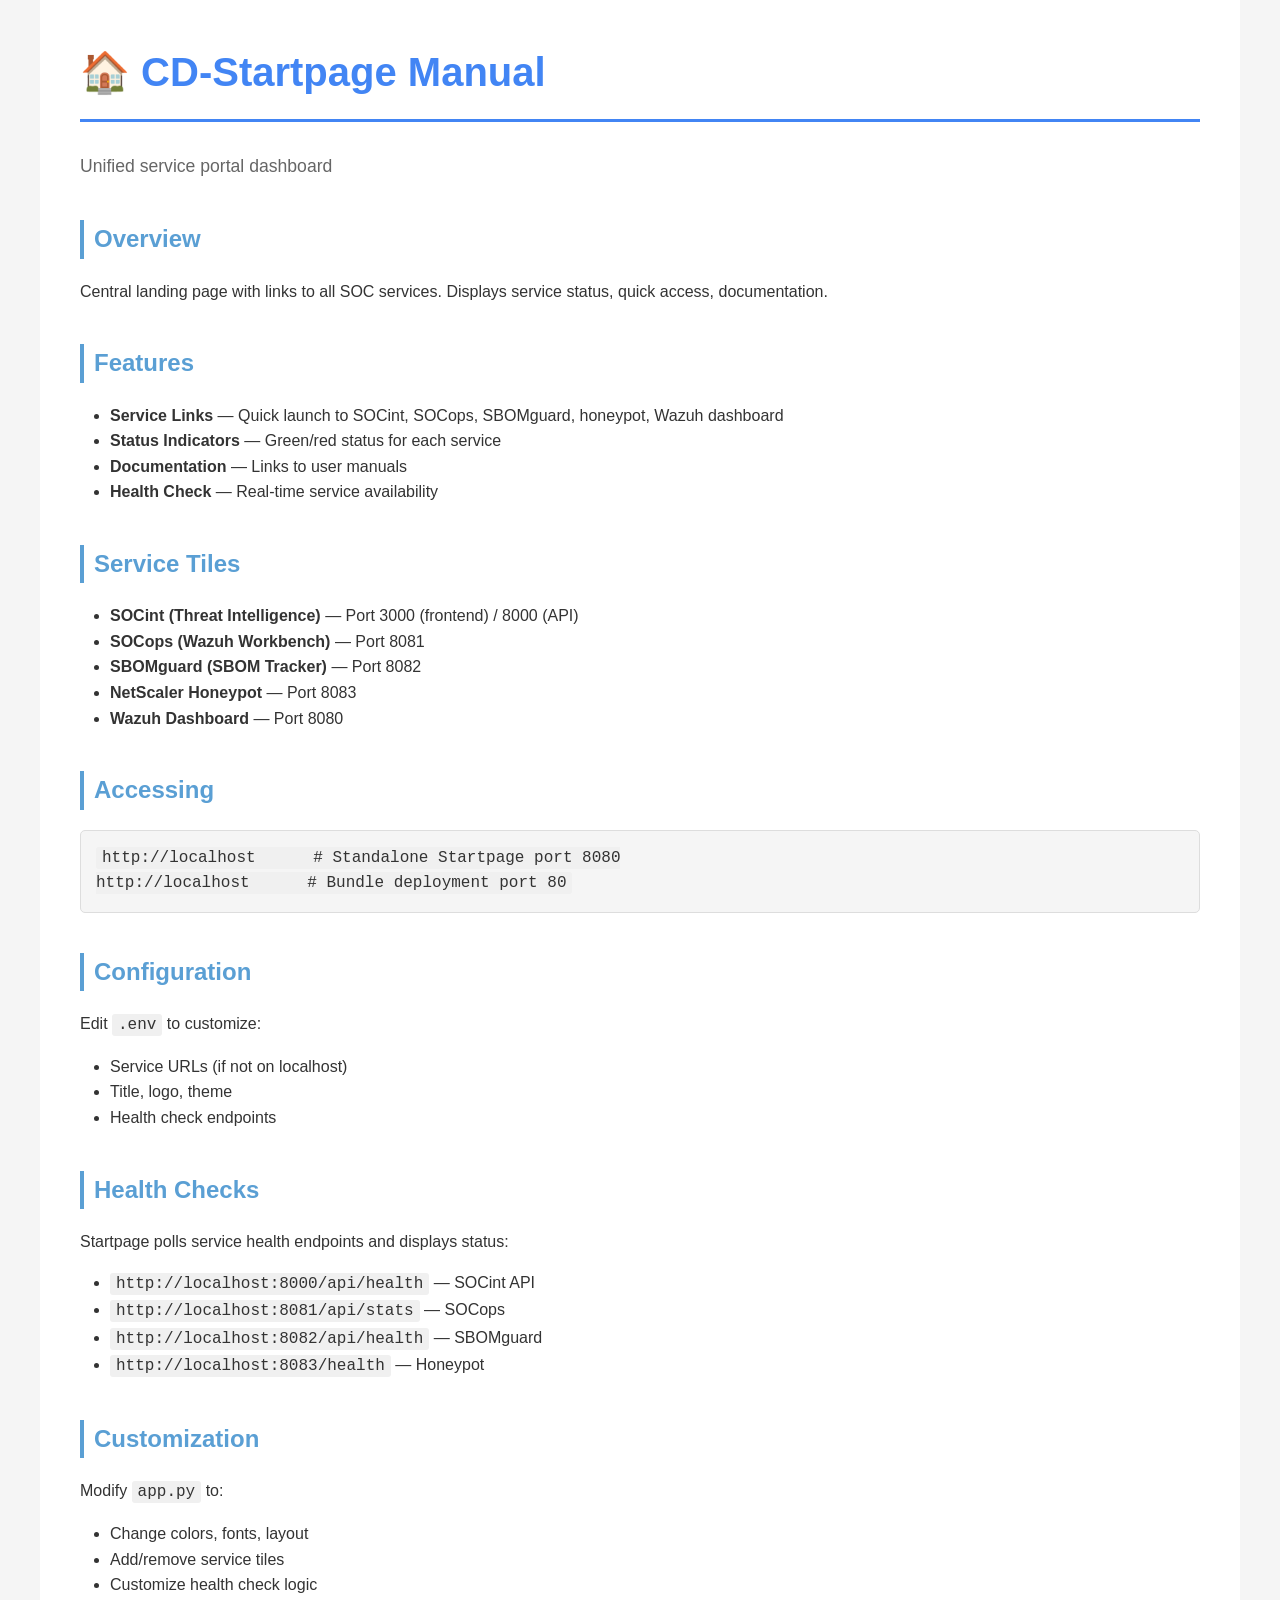
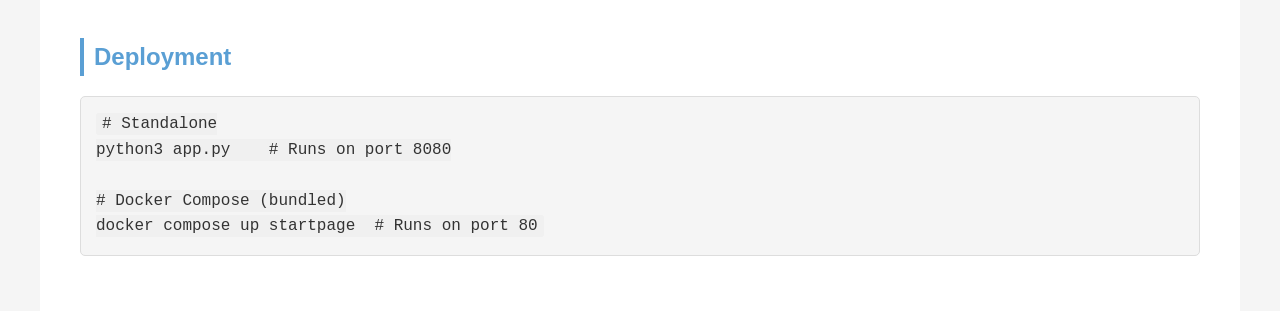
==== STARTPAGE_MANUAL.html @ 47e884a8 "chore: initial independent repo (extracted from CTI monorepo)" ====
<!DOCTYPE html>
<html lang="en">
<head>
    <meta charset="UTF-8">
    <meta name="viewport" content="width=device-width, initial-scale=1.0">
    <title>CD-Startpage Manual</title>
    <style>
        * { margin: 0; padding: 0; box-sizing: border-box; }
        body { font-family: 'Segoe UI', Tahoma, Geneva, Verdana, sans-serif; line-height: 1.6; color: #333; background: #f5f5f5; }
        .container { max-width: 1200px; margin: 0 auto; background: white; padding: 40px; }
        h1 { color: #4285f4; border-bottom: 3px solid #4285f4; padding-bottom: 15px; margin-bottom: 30px; font-size: 2.5em; }
        h2 { color: #5a9fd4; margin-top: 40px; margin-bottom: 20px; padding-left: 10px; border-left: 4px solid #5a9fd4; }
        p { margin-bottom: 15px; }
        ul { margin-left: 30px; margin-bottom: 15px; }
        code { background: #f0f0f0; padding: 2px 6px; border-radius: 3px; font-family: 'Courier New', monospace; }
        pre { background: #f5f5f5; border: 1px solid #ddd; border-radius: 5px; padding: 15px; overflow-x: auto; margin-bottom: 15px; }
    </style>
</head>
<body>
<div class="container">

<h1>🏠 CD-Startpage Manual</h1>
<p style="font-size: 1.1em; color: #666; margin-bottom: 30px;">Unified service portal dashboard</p>

<h2>Overview</h2>
<p>Central landing page with links to all SOC services. Displays service status, quick access, documentation.</p>

<h2>Features</h2>
<ul>
    <li><strong>Service Links</strong> — Quick launch to SOCint, SOCops, SBOMguard, honeypot, Wazuh dashboard</li>
    <li><strong>Status Indicators</strong> — Green/red status for each service</li>
    <li><strong>Documentation</strong> — Links to user manuals</li>
    <li><strong>Health Check</strong> — Real-time service availability</li>
</ul>

<h2>Service Tiles</h2>
<ul>
    <li><strong>SOCint (Threat Intelligence)</strong> — Port 3000 (frontend) / 8000 (API)</li>
    <li><strong>SOCops (Wazuh Workbench)</strong> — Port 8081</li>
    <li><strong>SBOMguard (SBOM Tracker)</strong> — Port 8082</li>
    <li><strong>NetScaler Honeypot</strong> — Port 8083</li>
    <li><strong>Wazuh Dashboard</strong> — Port 8080</li>
</ul>

<h2>Accessing</h2>
<pre><code>http://localhost      # Standalone Startpage port 8080
http://localhost      # Bundle deployment port 80</code></pre>

<h2>Configuration</h2>
<p>Edit <code>.env</code> to customize:</p>
<ul>
    <li>Service URLs (if not on localhost)</li>
    <li>Title, logo, theme</li>
    <li>Health check endpoints</li>
</ul>

<h2>Health Checks</h2>
<p>Startpage polls service health endpoints and displays status:</p>
<ul>
    <li><code>http://localhost:8000/api/health</code> — SOCint API</li>
    <li><code>http://localhost:8081/api/stats</code> — SOCops</li>
    <li><code>http://localhost:8082/api/health</code> — SBOMguard</li>
    <li><code>http://localhost:8083/health</code> — Honeypot</li>
</ul>

<h2>Customization</h2>
<p>Modify <code>app.py</code> to:</p>
<ul>
    <li>Change colors, fonts, layout</li>
    <li>Add/remove service tiles</li>
    <li>Customize health check logic</li>
</ul>

<h2>Deployment</h2>
<pre><code># Standalone
python3 app.py    # Runs on port 8080

# Docker Compose (bundled)
docker compose up startpage  # Runs on port 80</code></pre>

</div>
</body>
</html>
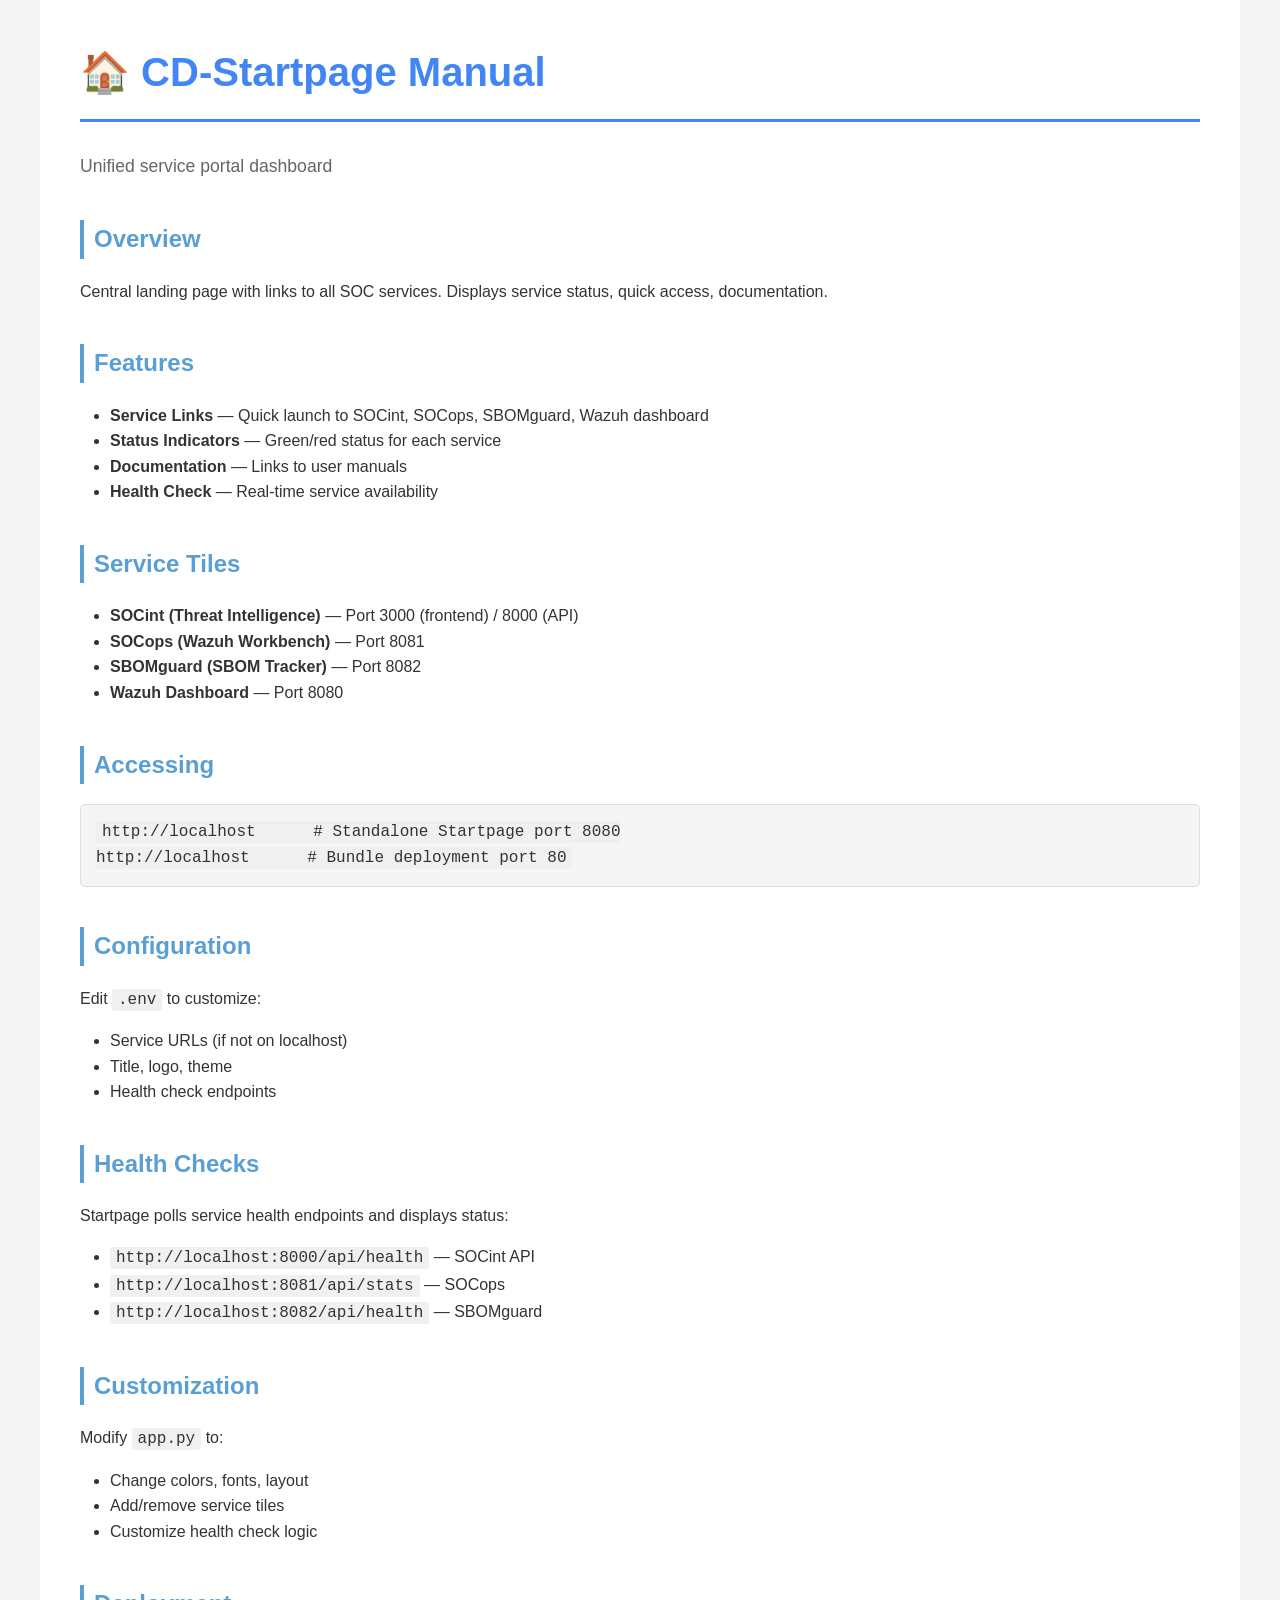
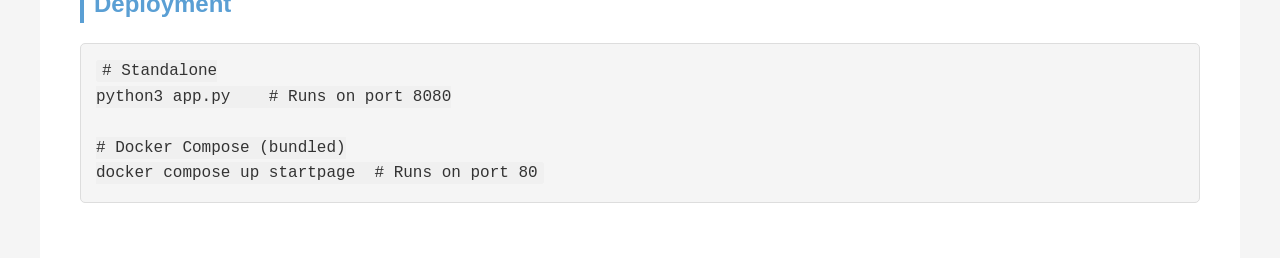
==== commit 9910d972: "Wire Wazuh as a live data source; add 3 agent panels The hub advertised a Wazuh health pill but neve" ====
--- a/STARTPAGE_MANUAL.html
+++ b/STARTPAGE_MANUAL.html
@@ -27,7 +27,7 @@
 
 <h2>Features</h2>
 <ul>
-    <li><strong>Service Links</strong> — Quick launch to SOCint, SOCops, SBOMguard, honeypot, Wazuh dashboard</li>
+    <li><strong>Service Links</strong> — Quick launch to SOCint, SOCops, SBOMguard, Wazuh dashboard</li>
     <li><strong>Status Indicators</strong> — Green/red status for each service</li>
     <li><strong>Documentation</strong> — Links to user manuals</li>
     <li><strong>Health Check</strong> — Real-time service availability</li>
@@ -38,7 +38,6 @@
     <li><strong>SOCint (Threat Intelligence)</strong> — Port 3000 (frontend) / 8000 (API)</li>
     <li><strong>SOCops (Wazuh Workbench)</strong> — Port 8081</li>
     <li><strong>SBOMguard (SBOM Tracker)</strong> — Port 8082</li>
-    <li><strong>NetScaler Honeypot</strong> — Port 8083</li>
     <li><strong>Wazuh Dashboard</strong> — Port 8080</li>
 </ul>
 
@@ -60,7 +59,6 @@
     <li><code>http://localhost:8000/api/health</code> — SOCint API</li>
     <li><code>http://localhost:8081/api/stats</code> — SOCops</li>
     <li><code>http://localhost:8082/api/health</code> — SBOMguard</li>
-    <li><code>http://localhost:8083/health</code> — Honeypot</li>
 </ul>
 
 <h2>Customization</h2>
